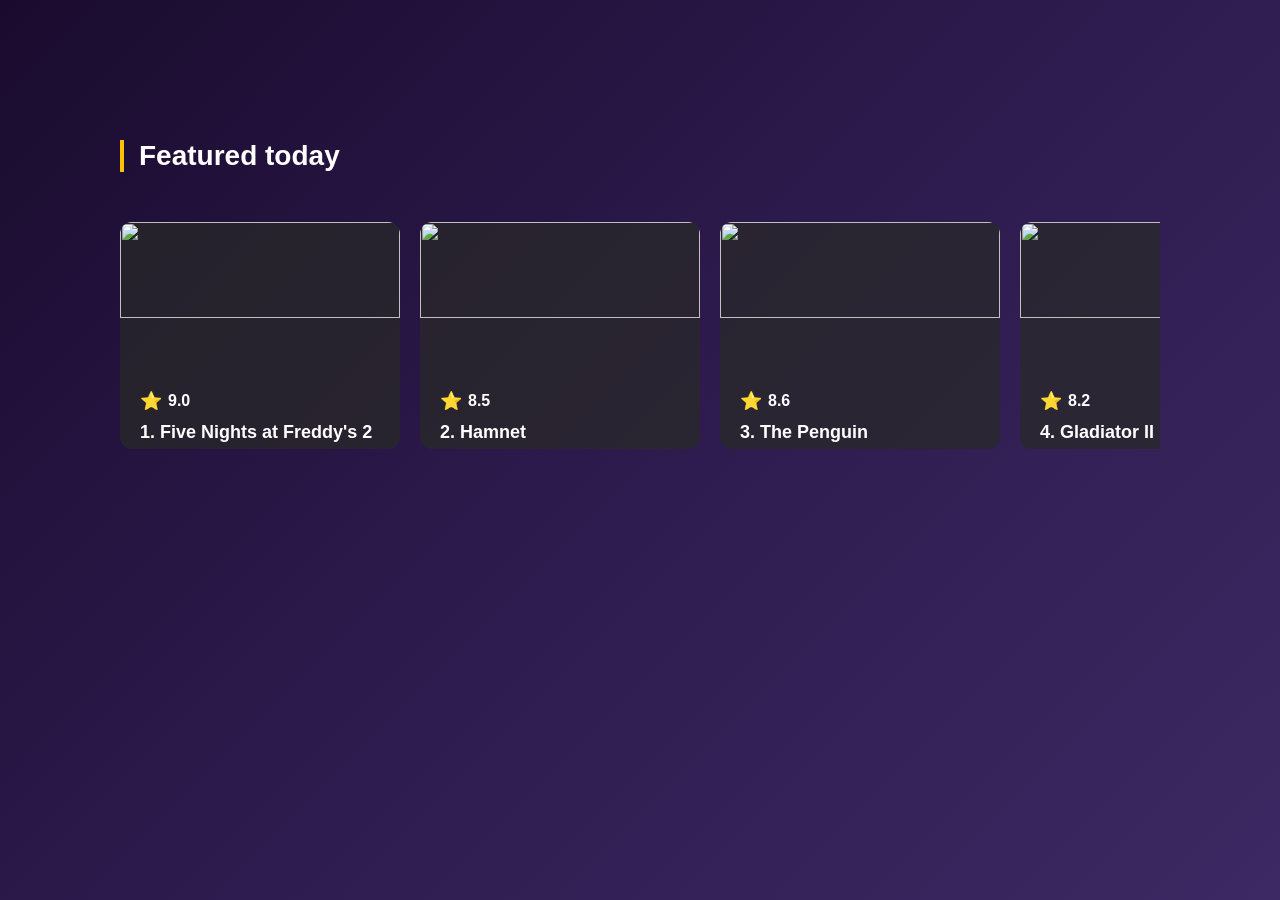
==== index.html @ 3c2f4c2d "first commit" ====
<!DOCTYPE html>
<html lang="en">

<head>
    <meta charset="UTF-8">
    <meta name="viewport" content="width=device-width, initial-scale=1.0">
    <title>Movie Site</title>
    <link rel="stylesheet" href="./styles/style.css">
</head>

<body>
    <div class="cnt">
        <div class="hdr">
            <h2 class="ttl">Featured today</h2>
        </div>

        <div class="grd">
            <div class="crd">
                <img src="https://m.media-amazon.com/images/M/MV5BZmQ3NmIxNTgtYjFiNS00NzliLWI0YzAtZDkxY2E0YWIxZDEwXkEyXkFqcGc@._V1_FMjpg_UX1000_.jpg"
                    class="img">
                <div class="inf">
                    <div class="rtg">
                        <span class="str">⭐</span>
                        <span class="scr">9.0</span>
                    </div>
                    <div class="nm">1. Five Nights at Freddy's 2</div>
                    <a href="detail-1.html"> <button class="wbtn">+ Watchlist</button></a>
                    <a href="detail-1.html"> <button class="tbtn">▶ Trailer</button></a>
                </div>
            </div>

            <div class="crd">
                <img src="https://upload.wikimedia.org/wikipedia/en/thumb/1/1f/Hamnet_film_poster.jpeg/250px-Hamnet_film_poster.jpeg"
                    class="img">
                <div class="inf">
                    <div class="rtg">
                        <span class="str">⭐</span>
                        <span class="scr">8.5</span>
                    </div>
                    <div class="nm">2. Hamnet</div>
                    <a href="detail-2.html"> <button class="wbtn">+ Watchlist</button></a>
                    <a href="detail-2.html"> <button class="tbtn">▶ Trailer</button></a>
                </div>
            </div>

            <div class="crd">
                <img src="https://images.unsplash.com/photo-1571847140471-1d7766e825ea?w=300&h=450&fit=crop"
                    class="img">
                <div class="inf">
                    <div class="rtg">
                        <span class="str">⭐</span>
                        <span class="scr">8.6</span>
                    </div>
                    <div class="nm">3. The Penguin</div>
                    <button class="wbtn">+ Watchlist</button>
                    <button class="tbtn">▶ Trailer</button>
                </div>
            </div>

            <div class="crd">
                <img src="https://images.unsplash.com/photo-1478720568477-152d9b164e26?w=300&h=450&fit=crop"
                    class="img">
                <div class="inf">
                    <div class="rtg">
                        <span class="str">⭐</span>
                        <span class="scr">8.2</span>
                    </div>
                    <div class="nm">4. Gladiator II</div>
                    <button class="wbtn">+ Watchlist</button>
                    <button class="tbtn">▶ Trailer</button>
                </div>
            </div>

            <div class="crd">
                <img src="https://images.unsplash.com/photo-1489599849927-2ee91cede3ba?w=300&h=450&fit=crop"
                    class="img">
                <div class="inf">
                    <div class="rtg">
                        <span class="str">⭐</span>
                        <span class="scr">7.9</span>
                    </div>
                    <div class="nm">5. Moana 2</div>
                    <button class="wbtn">+ Watchlist</button>
                    <button class="tbtn">▶ Trailer</button>
                </div>
            </div>

            <div class="crd">
                <img src="https://images.unsplash.com/photo-1485846234645-a62644f84728?w=300&h=450&fit=crop"
                    class="img">
                <div class="inf">
                    <div class="rtg">
                        <span class="str">⭐</span>
                        <span class="scr">8.0</span>
                    </div>
                    <div class="nm">6. The...</div>
                    <button class="wbtn">+ Watchlist</button>
                    <button class="tbtn">▶ Trailer</button>
                </div>
            </div>
        </div>
    </div>
</body>

</html>
---- styles/style.css ----
* {
    margin: 0;
    padding: 0;
    box-sizing: border-box;
}

body {

    background: linear-gradient(135deg, #1a0b2e 0%, #2d1b4e 50%, #3d2963 100%);
    font-family: 'Arial', sans-serif;
    min-height: 100vh;
    overflow-x: hidden;
    padding: 80px;
}

.cnt {
    padding: 60px 40px;
}

.hdr {
    margin-bottom: 30px;
}

.ttl {
    color: #ffffff;
    font-size: 28px;
    font-weight: 600;
    border-left: 4px solid #ffc107;
    padding-left: 15px;
}

.grd {
    display: flex;
    gap: 20px;
    overflow-x: auto;
    padding: 20px 0;

}



.crd {
    min-width: 280px;
    background: rgba(41, 41, 41, 0.754);
    border-radius: 12px;
    overflow: hidden;
    transition: all 0.3s ease;

}


.img {
    width: 100%;
    height: 65%;
    object-fit: cover;

    display: block;
}

.inf {
    padding: 20px;
}

.rtg {
    display: flex;
    align-items: center;
    gap: 6px;
    margin-bottom: 10px;
}

.str {
    color: #ffc107;
    font-size: 18px;
}

.scr {
    color: #ffffff;
    font-weight: 700;
    font-size: 16px;
}

.nm {
    color: #ffffff;
    font-size: 18px;
    font-weight: 600;
    margin-bottom: 20px;
    white-space: nowrap;
    overflow: hidden;
    text-overflow: ellipsis;
}

button {
    width: 100%;
    padding: 12px;
    border: none;
    border-radius: 18px;
    font-size: 14px;
    font-weight: 600;
    cursor: pointer;
    transition: all 0.3s ease;
    margin-bottom: 10px;
}

.wbtn {
    background: rgb(45, 45, 45);
    color: #4287f5;

}

.wbtn:hover {
    background: rgba(66, 135, 245, 0.2);
    transform: scale(1.02);
}


.tbtn {
    background: transparent;
    color: #ffffff;

    margin-bottom: 0;
}

.tbtn:hover {
    background: rgba(255, 255, 255, 0.1);
    transform: scale(1.02);
}
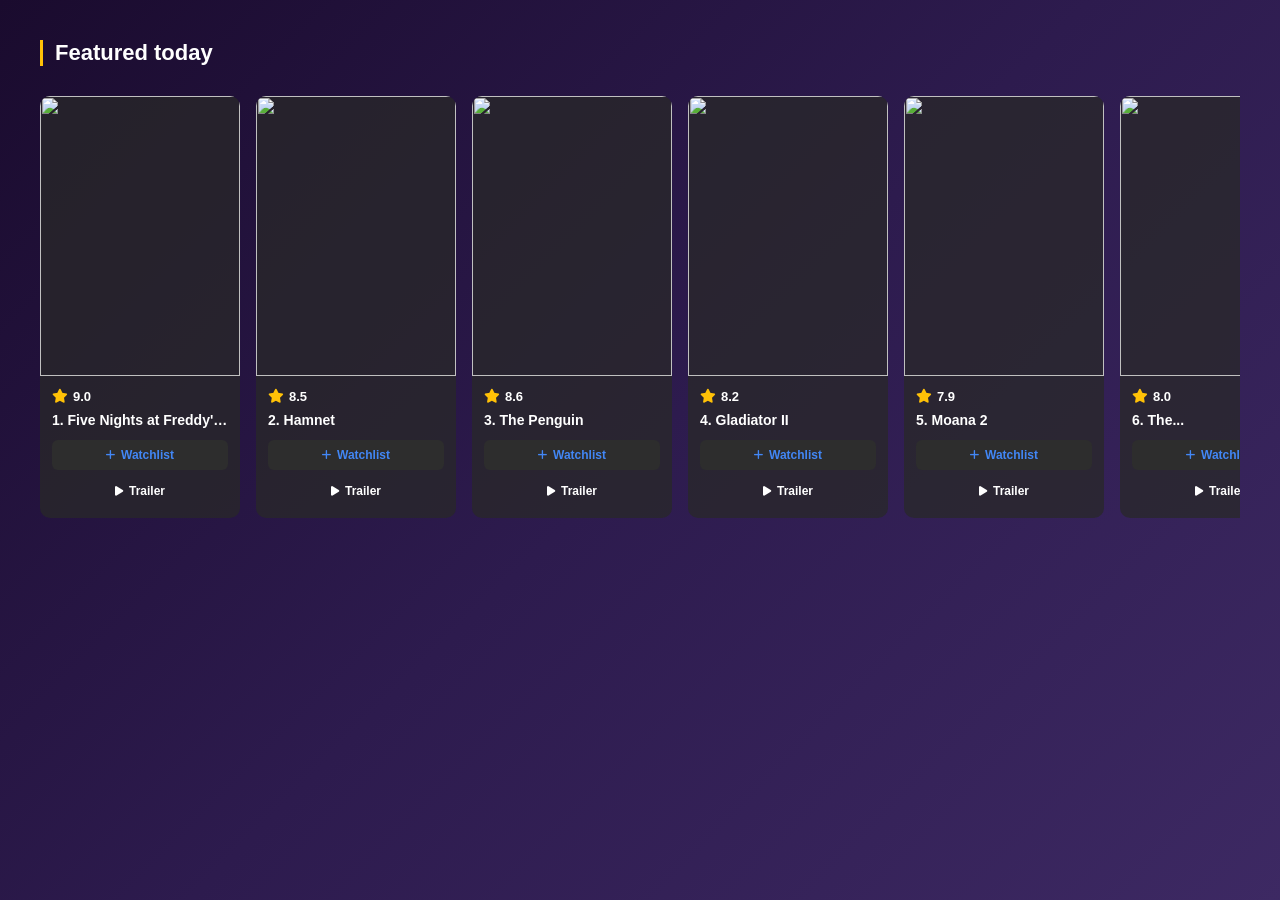
==== commit 67afee83: "fix" ====
--- a/index.html
+++ b/index.html
@@ -5,6 +5,7 @@
     <meta charset="UTF-8">
     <meta name="viewport" content="width=device-width, initial-scale=1.0">
     <title>Movie Site</title>
+    <link rel="stylesheet" href="https://cdnjs.cloudflare.com/ajax/libs/font-awesome/6.4.0/css/all.min.css">
     <link rel="stylesheet" href="./styles/style.css">
 </head>
 
@@ -20,12 +21,12 @@
                     class="img">
                 <div class="inf">
                     <div class="rtg">
-                        <span class="str">⭐</span>
+                        <span class="str"><i class="fas fa-star"></i></span>
                         <span class="scr">9.0</span>
                     </div>
                     <div class="nm">1. Five Nights at Freddy's 2</div>
-                    <a href="detail-1.html"> <button class="wbtn">+ Watchlist</button></a>
-                    <a href="detail-1.html"> <button class="tbtn">▶ Trailer</button></a>
+                    <a href="detail-1.html"> <button class="wbtn"><i class="fas fa-plus"></i> Watchlist</button></a>
+                    <a href="detail-1.html"> <button class="tbtn"><i class="fas fa-play"></i> Trailer</button></a>
                 </div>
             </div>
 
@@ -34,12 +35,12 @@
                     class="img">
                 <div class="inf">
                     <div class="rtg">
-                        <span class="str">⭐</span>
+                        <span class="str"><i class="fas fa-star"></i></span>
                         <span class="scr">8.5</span>
                     </div>
                     <div class="nm">2. Hamnet</div>
-                    <a href="detail-2.html"> <button class="wbtn">+ Watchlist</button></a>
-                    <a href="detail-2.html"> <button class="tbtn">▶ Trailer</button></a>
+                    <a href="detail-2.html"> <button class="wbtn"><i class="fas fa-plus"></i> Watchlist</button></a>
+                    <a href="detail-2.html"> <button class="tbtn"><i class="fas fa-play"></i> Trailer</button></a>
                 </div>
             </div>
 
@@ -48,12 +49,12 @@
                     class="img">
                 <div class="inf">
                     <div class="rtg">
-                        <span class="str">⭐</span>
+                        <span class="str"><i class="fas fa-star"></i></span>
                         <span class="scr">8.6</span>
                     </div>
                     <div class="nm">3. The Penguin</div>
-                    <button class="wbtn">+ Watchlist</button>
-                    <button class="tbtn">▶ Trailer</button>
+                    <button class="wbtn"><i class="fas fa-plus"></i> Watchlist</button>
+                    <button class="tbtn"><i class="fas fa-play"></i> Trailer</button>
                 </div>
             </div>
 
@@ -62,12 +63,12 @@
                     class="img">
                 <div class="inf">
                     <div class="rtg">
-                        <span class="str">⭐</span>
+                        <span class="str"><i class="fas fa-star"></i></span>
                         <span class="scr">8.2</span>
                     </div>
                     <div class="nm">4. Gladiator II</div>
-                    <button class="wbtn">+ Watchlist</button>
-                    <button class="tbtn">▶ Trailer</button>
+                    <button class="wbtn"><i class="fas fa-plus"></i> Watchlist</button>
+                    <button class="tbtn"><i class="fas fa-play"></i> Trailer</button>
                 </div>
             </div>
 
@@ -76,12 +77,12 @@
                     class="img">
                 <div class="inf">
                     <div class="rtg">
-                        <span class="str">⭐</span>
+                        <span class="str"><i class="fas fa-star"></i></span>
                         <span class="scr">7.9</span>
                     </div>
                     <div class="nm">5. Moana 2</div>
-                    <button class="wbtn">+ Watchlist</button>
-                    <button class="tbtn">▶ Trailer</button>
+                    <button class="wbtn"><i class="fas fa-plus"></i> Watchlist</button>
+                    <button class="tbtn"><i class="fas fa-play"></i> Trailer</button>
                 </div>
             </div>
 
@@ -90,12 +91,25 @@
                     class="img">
                 <div class="inf">
                     <div class="rtg">
-                        <span class="str">⭐</span>
+                        <span class="str"><i class="fas fa-star"></i></span>
                         <span class="scr">8.0</span>
                     </div>
                     <div class="nm">6. The...</div>
-                    <button class="wbtn">+ Watchlist</button>
-                    <button class="tbtn">▶ Trailer</button>
+                    <button class="wbtn"><i class="fas fa-plus"></i> Watchlist</button>
+                    <button class="tbtn"><i class="fas fa-play"></i> Trailer</button>
+                </div>
+            </div>
+            <div class="crd">
+                <img src="https://images.unsplash.com/photo-1485846234645-a62644f84728?w=300&h=450&fit=crop"
+                    class="img">
+                <div class="inf">
+                    <div class="rtg">
+                        <span class="str"><i class="fas fa-star"></i></span>
+                        <span class="scr">8.0</span>
+                    </div>
+                    <div class="nm">6. The...</div>
+                    <button class="wbtn"><i class="fas fa-plus"></i> Watchlist</button>
+                    <button class="tbtn"><i class="fas fa-play"></i> Trailer</button>
                 </div>
             </div>
         </div>
--- a/styles/style.css
+++ b/styles/style.css
@@ -3,87 +3,93 @@
     padding: 0;
     box-sizing: border-box;
 }
+* {
+    -webkit-user-select: none;
+    -moz-user-select: none;
+    -ms-user-select: none;
+    user-select: none;
+}
 
 body {
-
     background: linear-gradient(135deg, #1a0b2e 0%, #2d1b4e 50%, #3d2963 100%);
     font-family: 'Arial', sans-serif;
     min-height: 100vh;
     overflow-x: hidden;
-    padding: 80px;
+    padding: 20px;
 }
 
 .cnt {
-    padding: 60px 40px;
+    padding: 20px;
+    max-width: 1400px;
+    margin: 0 auto;
 }
 
 .hdr {
-    margin-bottom: 30px;
+    margin-bottom: 20px;
 }
 
 .ttl {
     color: #ffffff;
-    font-size: 28px;
+    font-size: 22px;
     font-weight: 600;
-    border-left: 4px solid #ffc107;
-    padding-left: 15px;
+    border-left: 3px solid #ffc107;
+    padding-left: 12px;
 }
 
 .grd {
     display: flex;
-    gap: 20px;
+    gap: 16px;
     overflow-x: auto;
-    padding: 20px 0;
-
+    padding: 10px 0;
 }
 
-
-
 .crd {
-    min-width: 280px;
+    min-width: 200px;
+    max-width: 200px;
     background: rgba(41, 41, 41, 0.754);
-    border-radius: 12px;
+    border-radius: 10px;
     overflow: hidden;
     transition: all 0.3s ease;
-
 }
-
 
 .img {
     width: 100%;
-    height: 65%;
+    height: 280px;
     object-fit: cover;
-
     display: block;
 }
 
 .inf {
-    padding: 20px;
+    padding: 12px;
 }
 
 .rtg {
     display: flex;
     align-items: center;
-    gap: 6px;
-    margin-bottom: 10px;
+    gap: 5px;
+    margin-bottom: 8px;
 }
 
 .str {
     color: #ffc107;
-    font-size: 18px;
+    font-size: 14px;
+}
+
+.str i {
+    font-size: 14px;
 }
 
 .scr {
     color: #ffffff;
     font-weight: 700;
-    font-size: 16px;
+    font-size: 13px;
 }
 
 .nm {
     color: #ffffff;
-    font-size: 18px;
+    font-size: 14px;
     font-weight: 600;
-    margin-bottom: 20px;
+    margin-bottom: 12px;
     white-space: nowrap;
     overflow: hidden;
     text-overflow: ellipsis;
@@ -91,14 +97,26 @@
 
 button {
     width: 100%;
-    padding: 12px;
+    padding: 8px;
     border: none;
-    border-radius: 18px;
-    font-size: 14px;
+    border-radius: 6px;
+    font-size: 12px;
     font-weight: 600;
     cursor: pointer;
     transition: all 0.3s ease;
-    margin-bottom: 10px;
+    margin-bottom: 6px;
+    display: flex;
+    align-items: center;
+    justify-content: center;
+    gap: 6px;
+}
+
+button i {
+    font-size: 11px;
+}
+
+.inf a {
+    text-decoration: none;
 }
 
 .wbtn {
@@ -123,4 +141,31 @@
 .tbtn:hover {
     background: rgba(255, 255, 255, 0.1);
     transform: scale(1.02);
-}+}
+
+
+::-webkit-scrollbar {
+  width: 10px;
+  background: #191919;
+}
+
+::-webkit-scrollbar-thumb {
+  background: #333846;
+  border-radius: 8px;
+  border: 2px solid #191919;
+}
+
+::-webkit-scrollbar-thumb:hover {
+  background: #4287f5;
+}
+
+::-webkit-scrollbar-track {
+  background: #191919;
+  border-radius: 8px;
+}
+
+/* For Firefox */
+* {
+  scrollbar-width: thin;
+  scrollbar-color: #333846 #191919;
+}
